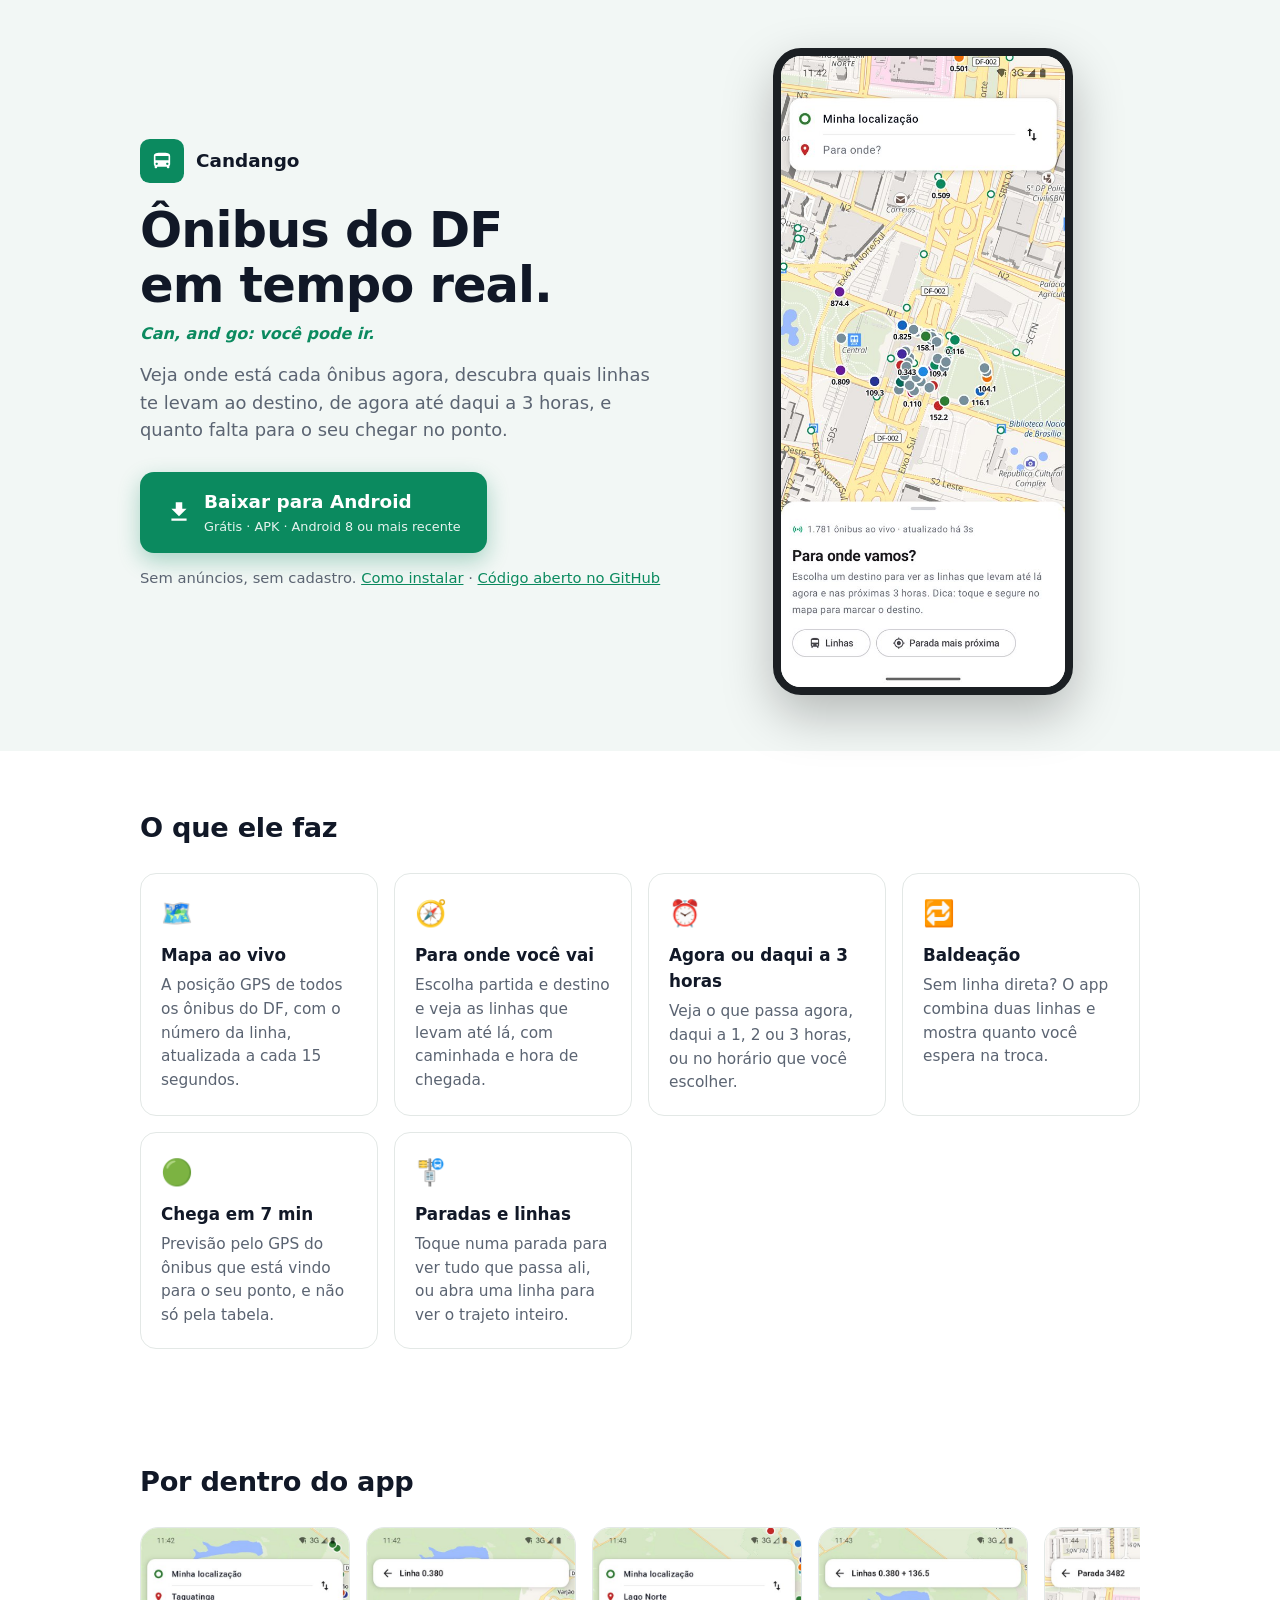
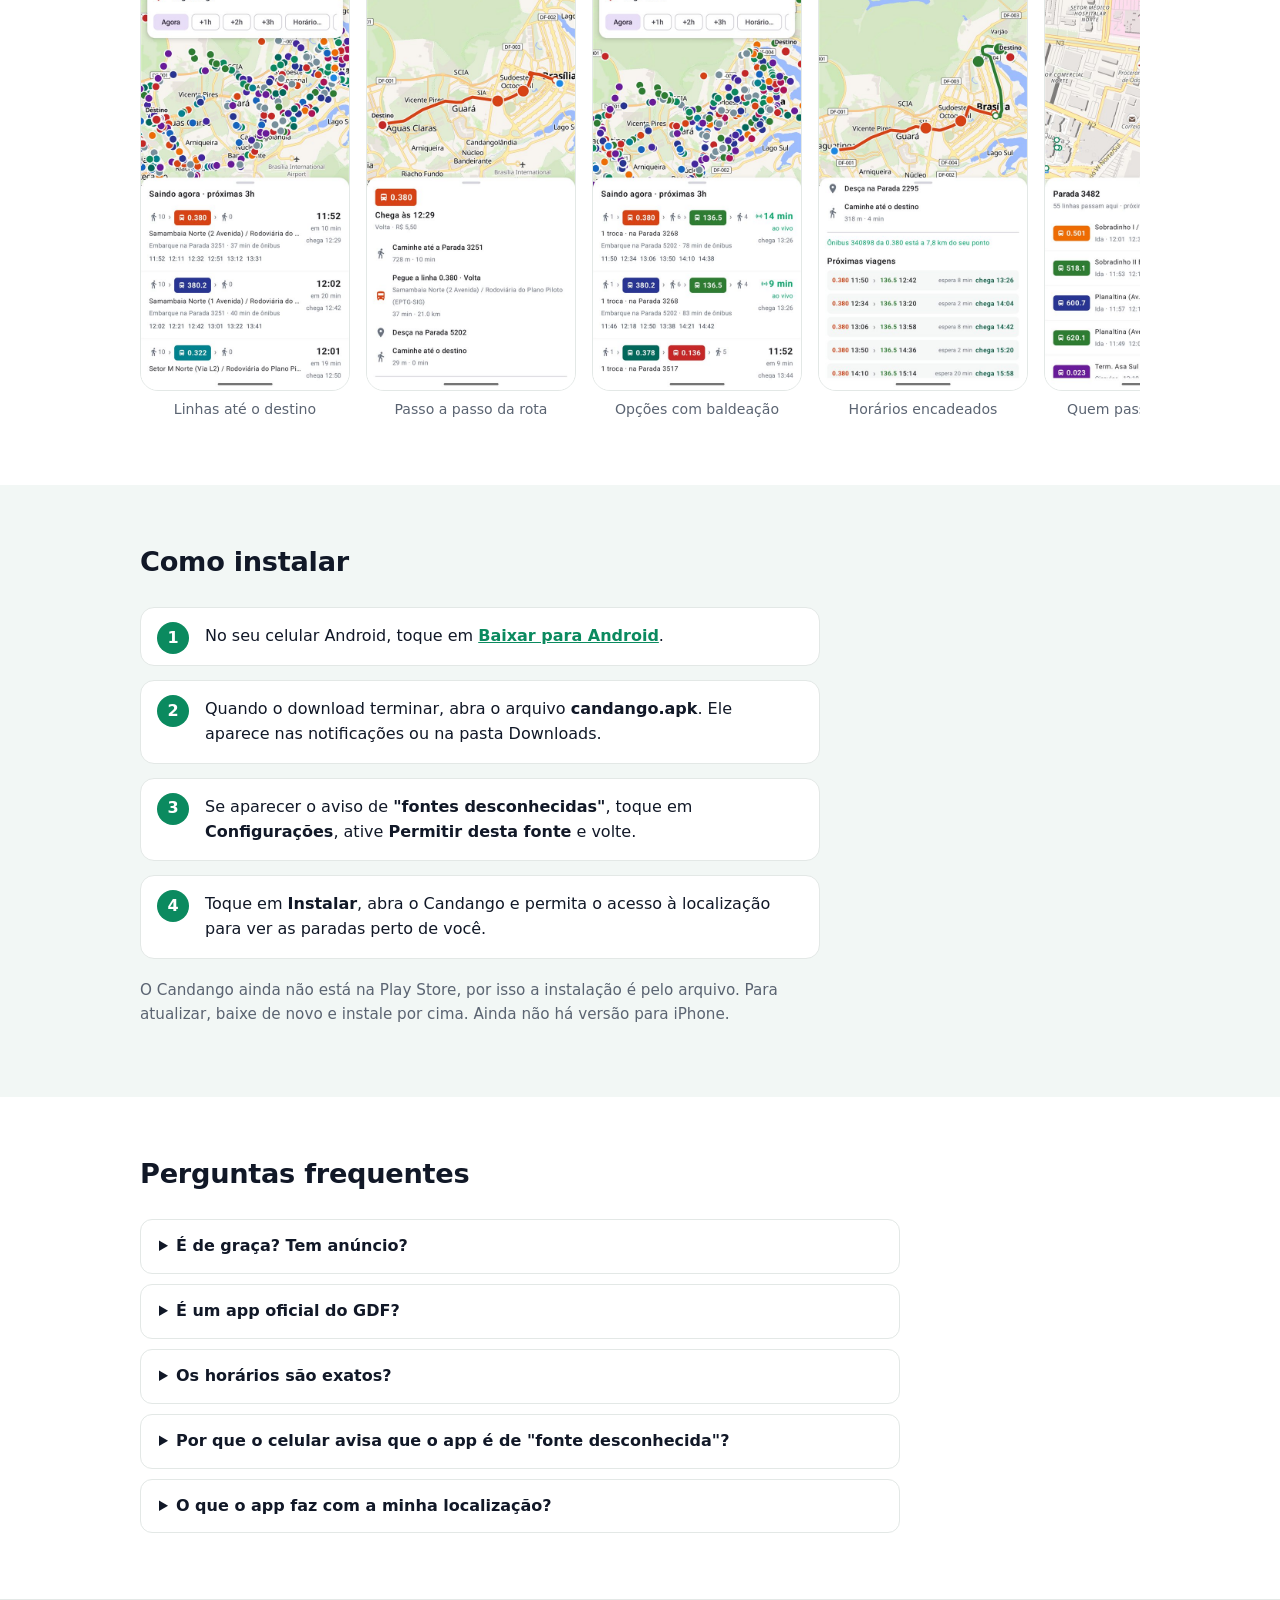
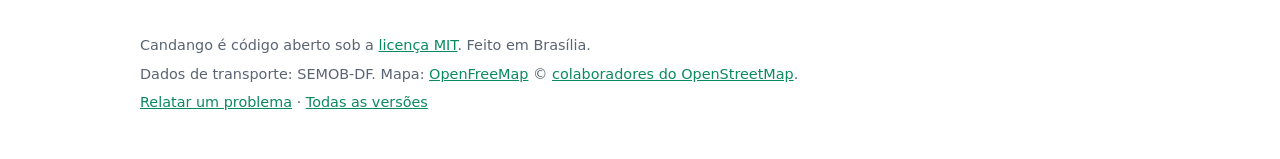
==== docs/index.html @ 9a831148 "Candango 0.2.0: ônibus do DF em tempo real App Android (Kotlin, Compose, MapLibre) com os dados aber" ====
<!doctype html>
<html lang="pt-BR">
<head>
  <meta charset="utf-8" />
  <meta name="viewport" content="width=device-width, initial-scale=1" />
  <title>Candango · ônibus do DF em tempo real</title>
  <meta name="description" content="Veja onde está cada ônibus do Distrito Federal agora, quais linhas te levam ao destino e quanto falta para o seu chegar. Grátis e de código aberto." />
  <meta property="og:title" content="Candango · ônibus do DF em tempo real" />
  <meta property="og:description" content="Mapa ao vivo, planejador de viagem com baldeação e previsão de chegada. Grátis, para Android." />
  <meta property="og:image" content="https://mcardosor.github.io/candango/screenshots/01-mapa-ao-vivo.jpg" />
  <meta name="theme-color" content="#0B8A5F" />
  <link rel="icon" href="icon.svg" type="image/svg+xml" />
  <style>
    :root {
      --green: #0B8A5F;
      --green-dark: #066B49;
      --ink: #111827;
      --muted: #5B6472;
      --bg: #FFFFFF;
      --soft: #F2F7F5;
      --card: #FFFFFF;
      --line: #E3E8E6;
    }
    @media (prefers-color-scheme: dark) {
      :root {
        --ink: #EEF2F0;
        --muted: #A3ADB8;
        --bg: #0E1412;
        --soft: #15201C;
        --card: #18231F;
        --line: #26332E;
      }
    }
    * { box-sizing: border-box; }
    body {
      margin: 0;
      font-family: system-ui, -apple-system, "Segoe UI", Roboto, sans-serif;
      color: var(--ink);
      background: var(--bg);
      line-height: 1.55;
    }
    a { color: var(--green); }
    .wrap { max-width: 1040px; margin: 0 auto; padding: 0 20px; }

    header.hero { background: var(--soft); padding: 48px 0 56px; }
    .hero-grid { display: grid; gap: 36px; align-items: center; grid-template-columns: 1fr; }
    @media (min-width: 820px) { .hero-grid { grid-template-columns: 1.1fr 0.9fr; } }
    .brand { display: flex; align-items: center; gap: 12px; font-weight: 700; font-size: 1.15rem; }
    .brand img { width: 44px; height: 44px; }
    h1 { font-size: clamp(2rem, 6vw, 3.1rem); line-height: 1.1; margin: 20px 0 10px; letter-spacing: -0.02em; }
    .tagline { font-style: italic; color: var(--green); font-weight: 600; margin: 0 0 14px; }
    .lead { font-size: 1.12rem; color: var(--muted); margin: 0 0 28px; max-width: 34em; }

    .download {
      display: inline-flex; align-items: center; gap: 12px;
      background: var(--green); color: #fff; text-decoration: none;
      font-size: 1.15rem; font-weight: 700;
      padding: 16px 26px; border-radius: 14px;
      box-shadow: 0 8px 22px rgba(11, 138, 95, 0.32);
    }
    .download:hover, .download:focus-visible { background: var(--green-dark); }
    .download svg { width: 26px; height: 26px; flex: none; }
    .download small { display: block; font-weight: 500; font-size: 0.8rem; opacity: 0.9; }
    .meta { margin-top: 14px; font-size: 0.92rem; color: var(--muted); }

    .phone { display: flex; justify-content: center; }
    .phone img {
      width: min(300px, 78vw); border-radius: 28px;
      border: 8px solid #1B1F23; box-shadow: 0 20px 50px rgba(0,0,0,0.25);
    }

    section { padding: 56px 0; }
    h2 { font-size: 1.7rem; margin: 0 0 24px; letter-spacing: -0.01em; }

    .features { display: grid; gap: 16px; grid-template-columns: repeat(auto-fit, minmax(230px, 1fr)); }
    .feature { background: var(--card); border: 1px solid var(--line); border-radius: 16px; padding: 20px; }
    .feature .emoji { font-size: 1.6rem; }
    .feature h3 { margin: 8px 0 6px; font-size: 1.05rem; }
    .feature p { margin: 0; color: var(--muted); font-size: 0.96rem; }

    .gallery { display: flex; gap: 16px; overflow-x: auto; padding-bottom: 8px; scroll-snap-type: x mandatory; }
    .gallery figure { margin: 0; flex: none; scroll-snap-align: start; text-align: center; }
    .gallery img { width: 210px; border-radius: 18px; border: 1px solid var(--line); display: block; }
    .gallery figcaption { font-size: 0.88rem; color: var(--muted); margin-top: 8px; }

    .install { background: var(--soft); }
    ol.steps { counter-reset: s; list-style: none; padding: 0; margin: 0; display: grid; gap: 14px; max-width: 680px; }
    ol.steps li {
      counter-increment: s; background: var(--card); border: 1px solid var(--line);
      border-radius: 14px; padding: 16px 18px 16px 64px; position: relative;
    }
    ol.steps li::before {
      content: counter(s); position: absolute; left: 16px; top: 14px;
      width: 32px; height: 32px; border-radius: 50%; background: var(--green); color: #fff;
      display: grid; place-items: center; font-weight: 700;
    }
    .note { margin-top: 20px; color: var(--muted); font-size: 0.95rem; max-width: 680px; }

    details { border: 1px solid var(--line); border-radius: 12px; padding: 14px 18px; margin-bottom: 10px; background: var(--card); max-width: 760px; }
    summary { cursor: pointer; font-weight: 600; }
    details p { color: var(--muted); margin: 10px 0 0; }

    footer { border-top: 1px solid var(--line); padding: 28px 0 40px; color: var(--muted); font-size: 0.9rem; }
    footer p { margin: 6px 0; }
  </style>
</head>
<body>

<header class="hero">
  <div class="wrap hero-grid">
    <div>
      <div class="brand"><img src="icon.svg" alt="" /> Candango</div>
      <h1>Ônibus do DF<br />em tempo real.</h1>
      <p class="tagline">Can, and go: você pode ir.</p>
      <p class="lead">Veja onde está cada ônibus agora, descubra quais linhas te levam ao destino, de agora até daqui a 3 horas, e quanto falta para o seu chegar no ponto.</p>
      <a class="download" href="https://github.com/Mcardosor/candango/releases/latest/download/candango.apk">
        <svg viewBox="0 0 24 24" fill="currentColor" aria-hidden="true"><path d="M5 20h14v-2H5v2zM19 9h-4V3H9v6H5l7 7 7-7z"/></svg>
        <span>Baixar para Android<small>Grátis · APK · Android 8 ou mais recente</small></span>
      </a>
      <p class="meta">Sem anúncios, sem cadastro. <a href="#instalar">Como instalar</a> · <a href="https://github.com/Mcardosor/candango">Código aberto no GitHub</a></p>
    </div>
    <div class="phone">
      <img src="screenshots/01-mapa-ao-vivo.jpg" alt="Mapa do Candango com os ônibus ao vivo perto da Rodoviária do Plano Piloto" />
    </div>
  </div>
</header>

<section>
  <div class="wrap">
    <h2>O que ele faz</h2>
    <div class="features">
      <div class="feature"><div class="emoji">🗺️</div><h3>Mapa ao vivo</h3><p>A posição GPS de todos os ônibus do DF, com o número da linha, atualizada a cada 15 segundos.</p></div>
      <div class="feature"><div class="emoji">🧭</div><h3>Para onde você vai</h3><p>Escolha partida e destino e veja as linhas que levam até lá, com caminhada e hora de chegada.</p></div>
      <div class="feature"><div class="emoji">⏰</div><h3>Agora ou daqui a 3 horas</h3><p>Veja o que passa agora, daqui a 1, 2 ou 3 horas, ou no horário que você escolher.</p></div>
      <div class="feature"><div class="emoji">🔁</div><h3>Baldeação</h3><p>Sem linha direta? O app combina duas linhas e mostra quanto você espera na troca.</p></div>
      <div class="feature"><div class="emoji">🟢</div><h3>Chega em 7 min</h3><p>Previsão pelo GPS do ônibus que está vindo para o seu ponto, e não só pela tabela.</p></div>
      <div class="feature"><div class="emoji">🚏</div><h3>Paradas e linhas</h3><p>Toque numa parada para ver tudo que passa ali, ou abra uma linha para ver o trajeto inteiro.</p></div>
    </div>
  </div>
</section>

<section>
  <div class="wrap">
    <h2>Por dentro do app</h2>
    <div class="gallery">
      <figure><img src="screenshots/02-planejador.jpg" alt="Lista de linhas para Taguatinga" loading="lazy" /><figcaption>Linhas até o destino</figcaption></figure>
      <figure><img src="screenshots/03-rota.jpg" alt="Rota com caminhada e ônibus" loading="lazy" /><figcaption>Passo a passo da rota</figcaption></figure>
      <figure><img src="screenshots/04-baldeacao.jpg" alt="Opções com troca de ônibus" loading="lazy" /><figcaption>Opções com baldeação</figcaption></figure>
      <figure><img src="screenshots/05-rota-baldeacao.jpg" alt="Próximas viagens com baldeação" loading="lazy" /><figcaption>Horários encadeados</figcaption></figure>
      <figure><img src="screenshots/06-parada.jpg" alt="Próximos ônibus numa parada" loading="lazy" /><figcaption>Quem passa na parada</figcaption></figure>
    </div>
  </div>
</section>

<section class="install" id="instalar">
  <div class="wrap">
    <h2>Como instalar</h2>
    <ol class="steps">
      <li>No seu celular Android, toque em <a href="https://github.com/Mcardosor/candango/releases/latest/download/candango.apk"><b>Baixar para Android</b></a>.</li>
      <li>Quando o download terminar, abra o arquivo <b>candango.apk</b>. Ele aparece nas notificações ou na pasta Downloads.</li>
      <li>Se aparecer o aviso de <b>"fontes desconhecidas"</b>, toque em <b>Configurações</b>, ative <b>Permitir desta fonte</b> e volte.</li>
      <li>Toque em <b>Instalar</b>, abra o Candango e permita o acesso à localização para ver as paradas perto de você.</li>
    </ol>
    <p class="note">O Candango ainda não está na Play Store, por isso a instalação é pelo arquivo. Para atualizar, baixe de novo e instale por cima. Ainda não há versão para iPhone.</p>
  </div>
</section>

<section>
  <div class="wrap">
    <h2>Perguntas frequentes</h2>
    <details><summary>É de graça? Tem anúncio?</summary><p>É grátis, sem anúncios e sem cadastro. O código é aberto e qualquer pessoa pode conferir.</p></details>
    <details><summary>É um app oficial do GDF?</summary><p>Não. O Candango é um projeto independente que usa os dados abertos da SEMOB-DF. Ele não tem ligação com o GDF, com a SEMOB nem com as empresas de ônibus.</p></details>
    <details><summary>Os horários são exatos?</summary><p>Os horários de saída vêm da tabela oficial. A passagem em cada parada é estimada pela distância desde o terminal. Quando o ônibus está com o GPS ligado, aparece a previsão "ao vivo", que é a mais confiável.</p></details>
    <details><summary>Por que o celular avisa que o app é de "fonte desconhecida"?</summary><p>Porque ele não foi baixado da Play Store. O arquivo é gerado automaticamente a partir do código público no GitHub e assinado sempre com a mesma chave.</p></details>
    <details><summary>O que o app faz com a minha localização?</summary><p>Usa só no próprio celular, para achar as paradas perto de você e calcular a caminhada. A localização não é enviada para nenhum servidor do Candango, porque não existe servidor do Candango.</p></details>
  </div>
</section>

<footer>
  <div class="wrap">
    <p>Candango é código aberto sob a <a href="https://github.com/Mcardosor/candango/blob/main/LICENSE">licença MIT</a>. Feito em Brasília.</p>
    <p>Dados de transporte: SEMOB-DF. Mapa: <a href="https://openfreemap.org/">OpenFreeMap</a> © <a href="https://www.openstreetmap.org/copyright">colaboradores do OpenStreetMap</a>.</p>
    <p><a href="https://github.com/Mcardosor/candango/issues/new/choose">Relatar um problema</a> · <a href="https://github.com/Mcardosor/candango/releases">Todas as versões</a></p>
  </div>
</footer>

</body>
</html>
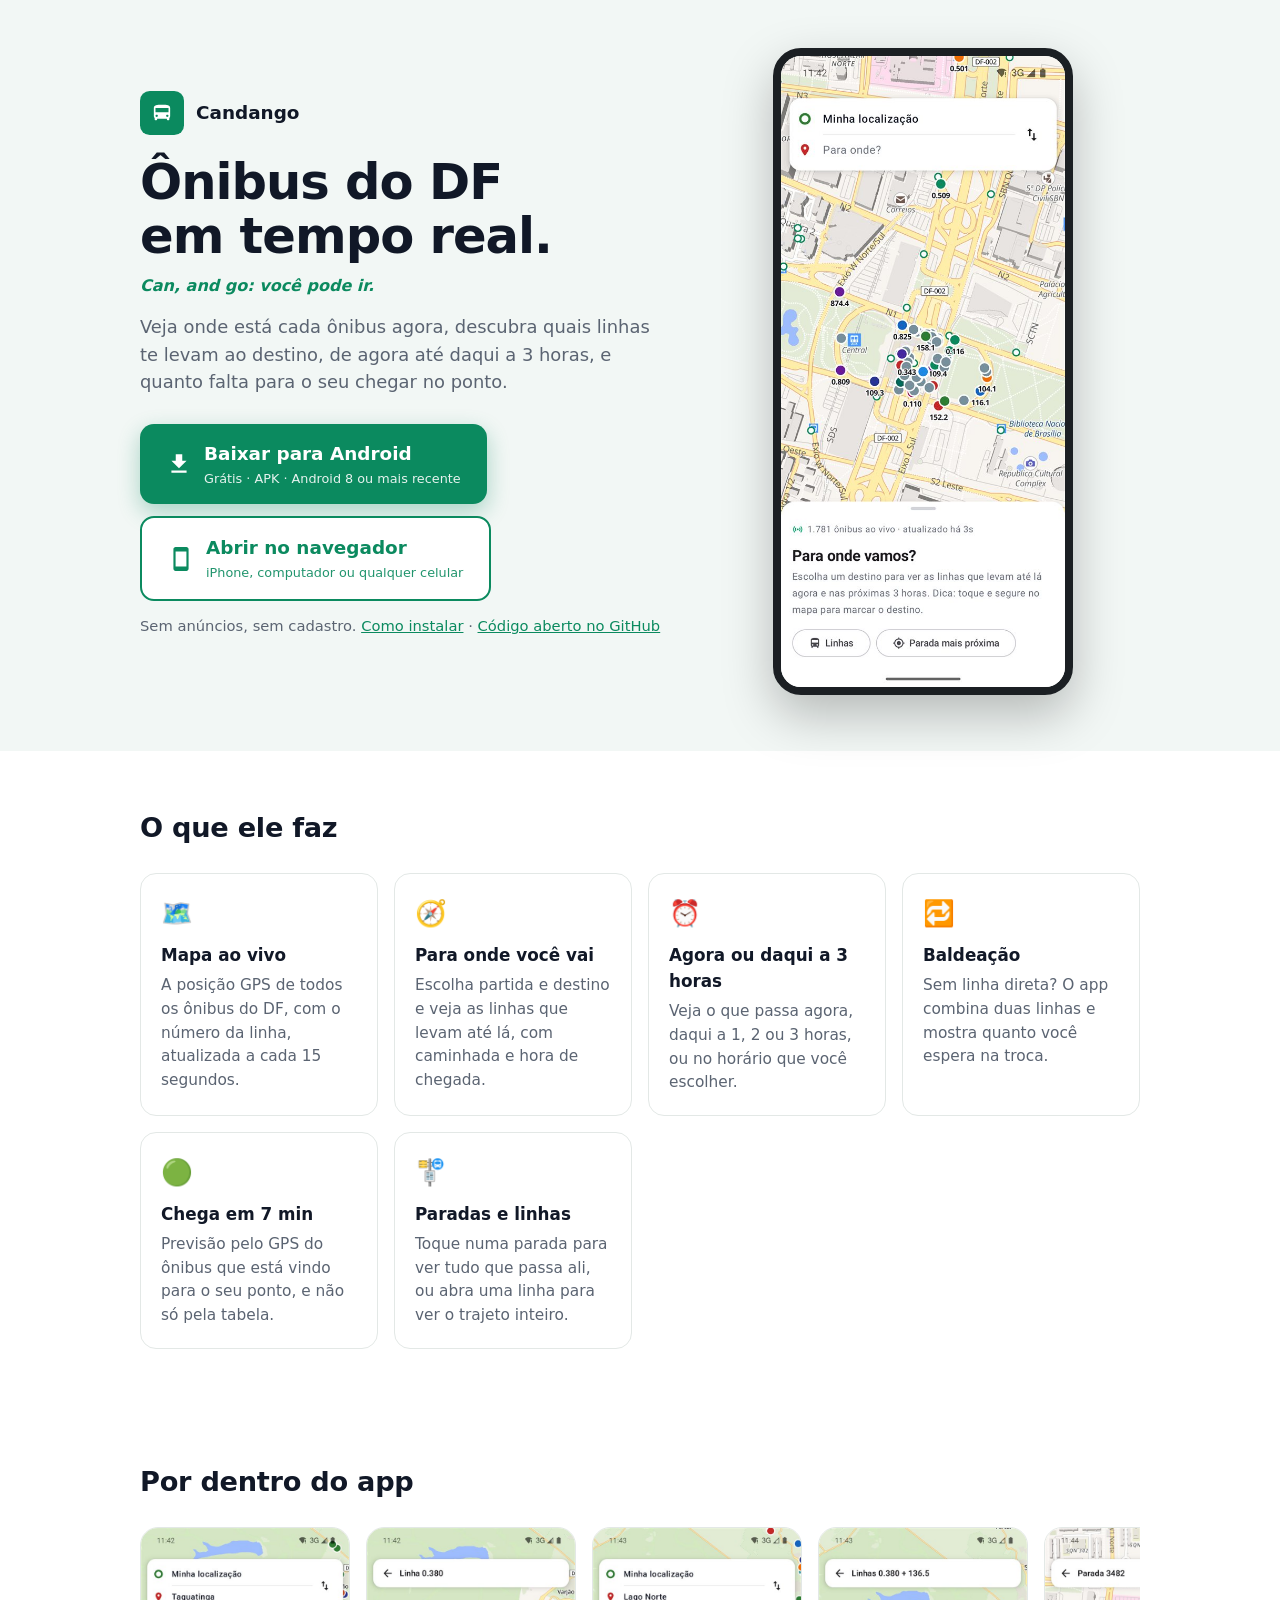
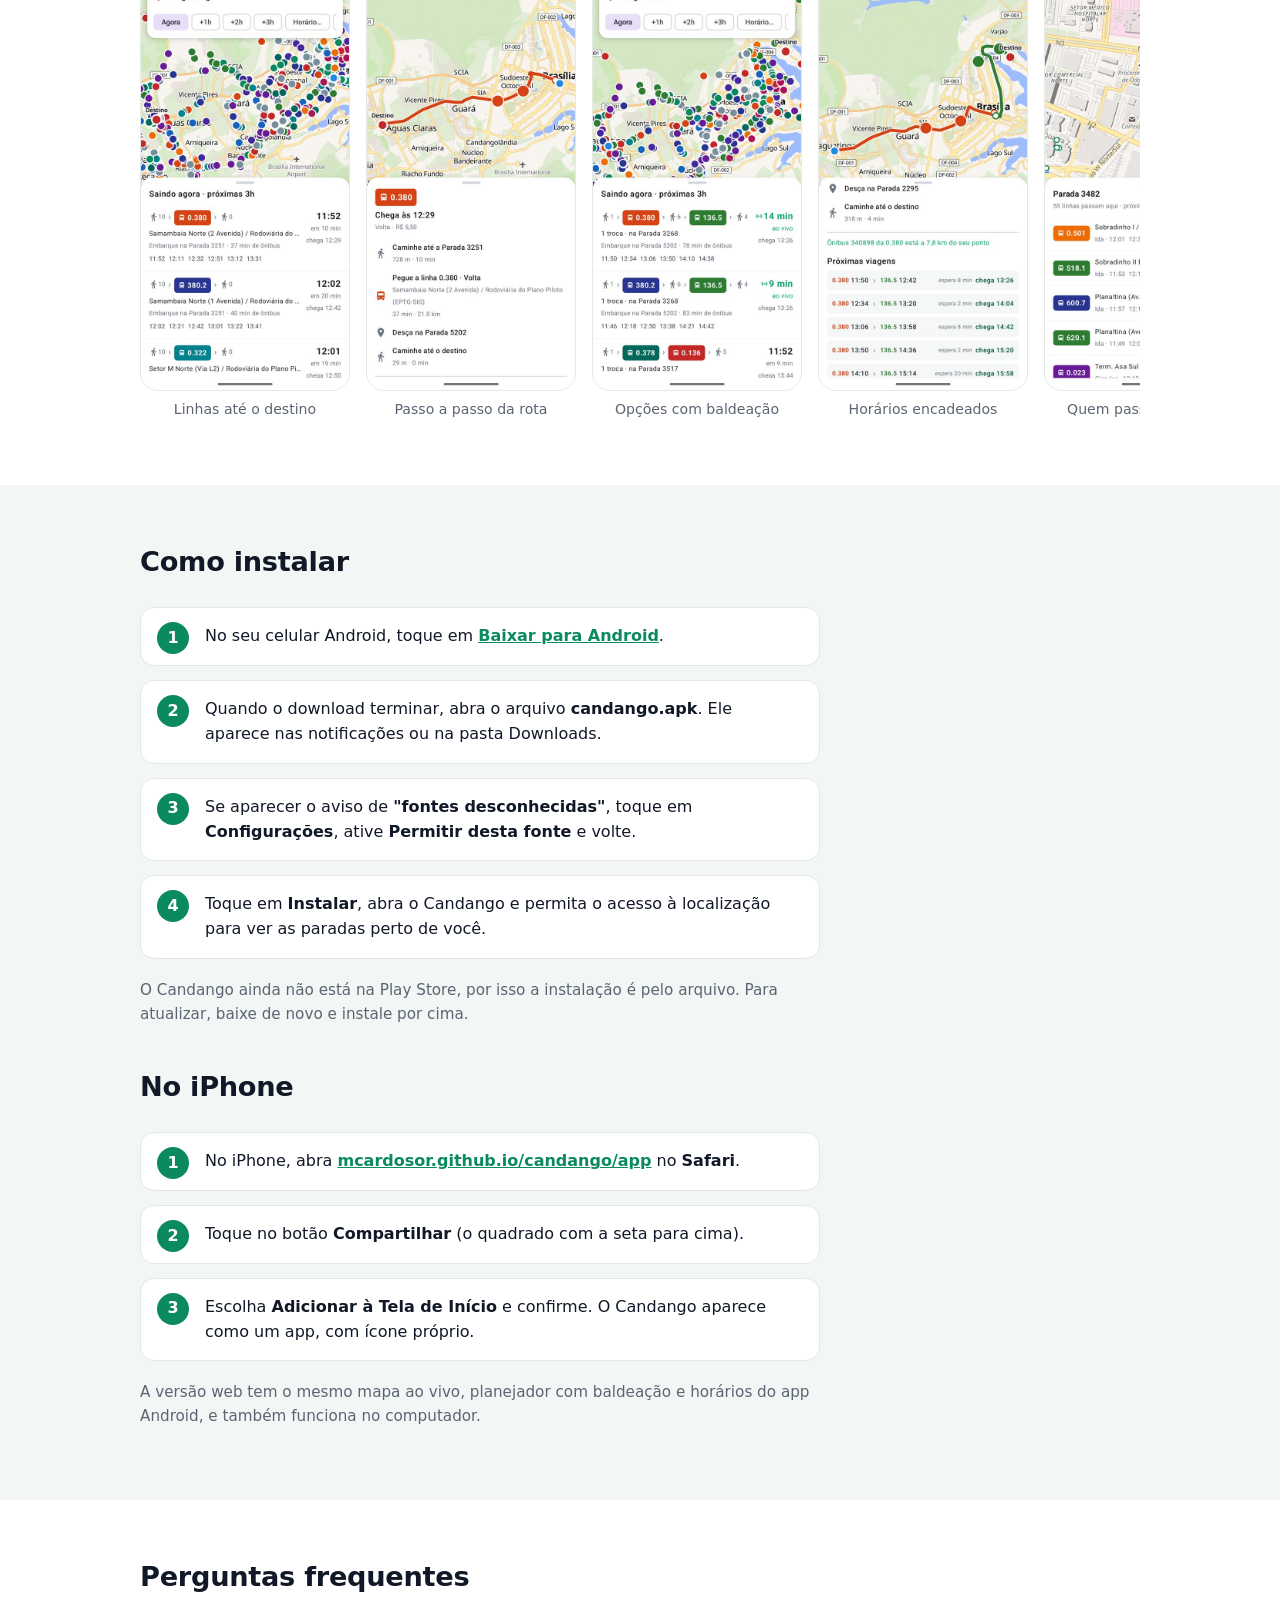
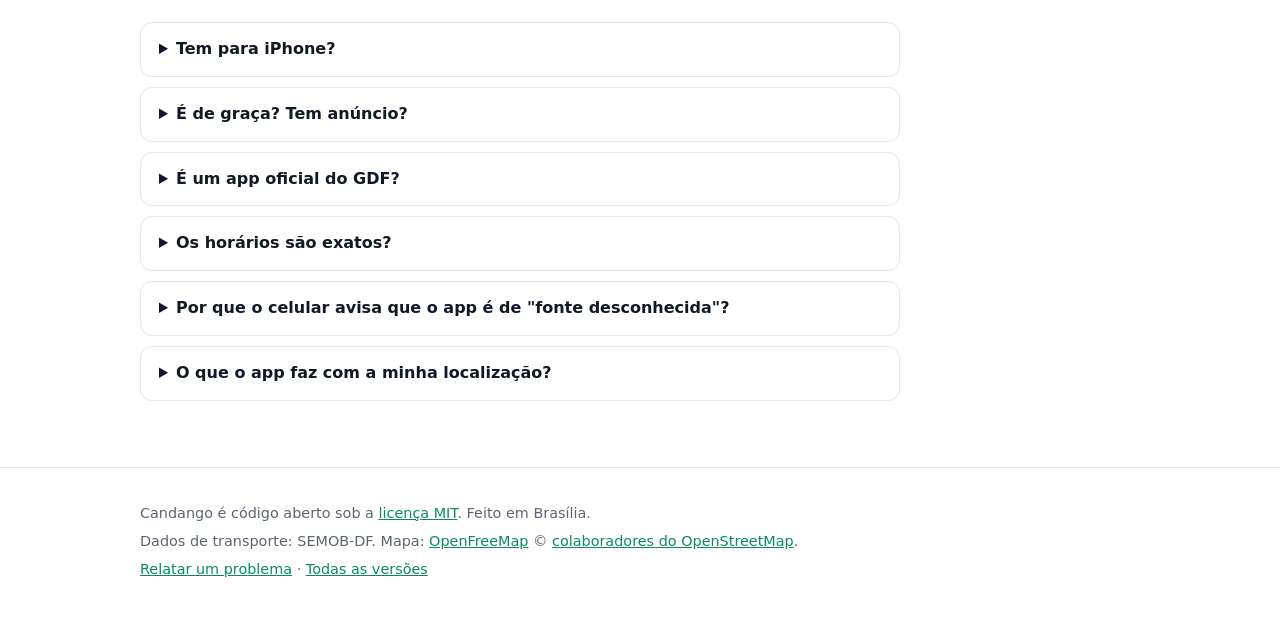
==== commit 91fea4c9: "Versão web (PWA) do Candango para iPhone e computador - docs/app: app web em JavaScript puro + MapLi" ====
--- a/docs/index.html
+++ b/docs/index.html
@@ -61,6 +61,9 @@
     .download:hover, .download:focus-visible { background: var(--green-dark); }
     .download svg { width: 26px; height: 26px; flex: none; }
     .download small { display: block; font-weight: 500; font-size: 0.8rem; opacity: 0.9; }
+    .actions { display: flex; flex-wrap: wrap; gap: 12px; }
+    .download.web { background: var(--card); color: var(--green); border: 2px solid var(--green); box-shadow: none; }
+    .download.web:hover, .download.web:focus-visible { background: var(--soft); }
     .meta { margin-top: 14px; font-size: 0.92rem; color: var(--muted); }
 
     .phone { display: flex; justify-content: center; }
@@ -113,10 +116,16 @@
       <h1>Ônibus do DF<br />em tempo real.</h1>
       <p class="tagline">Can, and go: você pode ir.</p>
       <p class="lead">Veja onde está cada ônibus agora, descubra quais linhas te levam ao destino, de agora até daqui a 3 horas, e quanto falta para o seu chegar no ponto.</p>
-      <a class="download" href="https://github.com/Mcardosor/candango/releases/latest/download/candango.apk">
-        <svg viewBox="0 0 24 24" fill="currentColor" aria-hidden="true"><path d="M5 20h14v-2H5v2zM19 9h-4V3H9v6H5l7 7 7-7z"/></svg>
-        <span>Baixar para Android<small>Grátis · APK · Android 8 ou mais recente</small></span>
-      </a>
+      <div class="actions">
+        <a class="download" href="https://github.com/Mcardosor/candango/releases/latest/download/candango.apk">
+          <svg viewBox="0 0 24 24" fill="currentColor" aria-hidden="true"><path d="M5 20h14v-2H5v2zM19 9h-4V3H9v6H5l7 7 7-7z"/></svg>
+          <span>Baixar para Android<small>Grátis · APK · Android 8 ou mais recente</small></span>
+        </a>
+        <a class="download web" href="app/">
+          <svg viewBox="0 0 24 24" fill="currentColor" aria-hidden="true"><path d="M17 1.01 7 1c-1.1 0-2 .9-2 2v18c0 1.1.9 2 2 2h10c1.1 0 2-.9 2-2V3c0-1.1-.9-1.99-2-1.99zM17 19H7V5h10v14z"/></svg>
+          <span>Abrir no navegador<small>iPhone, computador ou qualquer celular</small></span>
+        </a>
+      </div>
       <p class="meta">Sem anúncios, sem cadastro. <a href="#instalar">Como instalar</a> · <a href="https://github.com/Mcardosor/candango">Código aberto no GitHub</a></p>
     </div>
     <div class="phone">
@@ -161,13 +170,21 @@
       <li>Se aparecer o aviso de <b>"fontes desconhecidas"</b>, toque em <b>Configurações</b>, ative <b>Permitir desta fonte</b> e volte.</li>
       <li>Toque em <b>Instalar</b>, abra o Candango e permita o acesso à localização para ver as paradas perto de você.</li>
     </ol>
-    <p class="note">O Candango ainda não está na Play Store, por isso a instalação é pelo arquivo. Para atualizar, baixe de novo e instale por cima. Ainda não há versão para iPhone.</p>
+    <p class="note">O Candango ainda não está na Play Store, por isso a instalação é pelo arquivo. Para atualizar, baixe de novo e instale por cima.</p>
+    <h2 style="margin-top:40px">No iPhone</h2>
+    <ol class="steps">
+      <li>No iPhone, abra <a href="app/"><b>mcardosor.github.io/candango/app</b></a> no <b>Safari</b>.</li>
+      <li>Toque no botão <b>Compartilhar</b> (o quadrado com a seta para cima).</li>
+      <li>Escolha <b>Adicionar à Tela de Início</b> e confirme. O Candango aparece como um app, com ícone próprio.</li>
+    </ol>
+    <p class="note">A versão web tem o mesmo mapa ao vivo, planejador com baldeação e horários do app Android, e também funciona no computador.</p>
   </div>
 </section>
 
 <section>
   <div class="wrap">
     <h2>Perguntas frequentes</h2>
+    <details><summary>Tem para iPhone?</summary><p>Tem, pela versão web: abra <a href="app/">mcardosor.github.io/candango/app</a> no Safari e adicione à Tela de Início. Não está na App Store, porque publicar lá custa US$ 99 por ano.</p></details>
     <details><summary>É de graça? Tem anúncio?</summary><p>É grátis, sem anúncios e sem cadastro. O código é aberto e qualquer pessoa pode conferir.</p></details>
     <details><summary>É um app oficial do GDF?</summary><p>Não. O Candango é um projeto independente que usa os dados abertos da SEMOB-DF. Ele não tem ligação com o GDF, com a SEMOB nem com as empresas de ônibus.</p></details>
     <details><summary>Os horários são exatos?</summary><p>Os horários de saída vêm da tabela oficial. A passagem em cada parada é estimada pela distância desde o terminal. Quando o ônibus está com o GPS ligado, aparece a previsão "ao vivo", que é a mais confiável.</p></details>
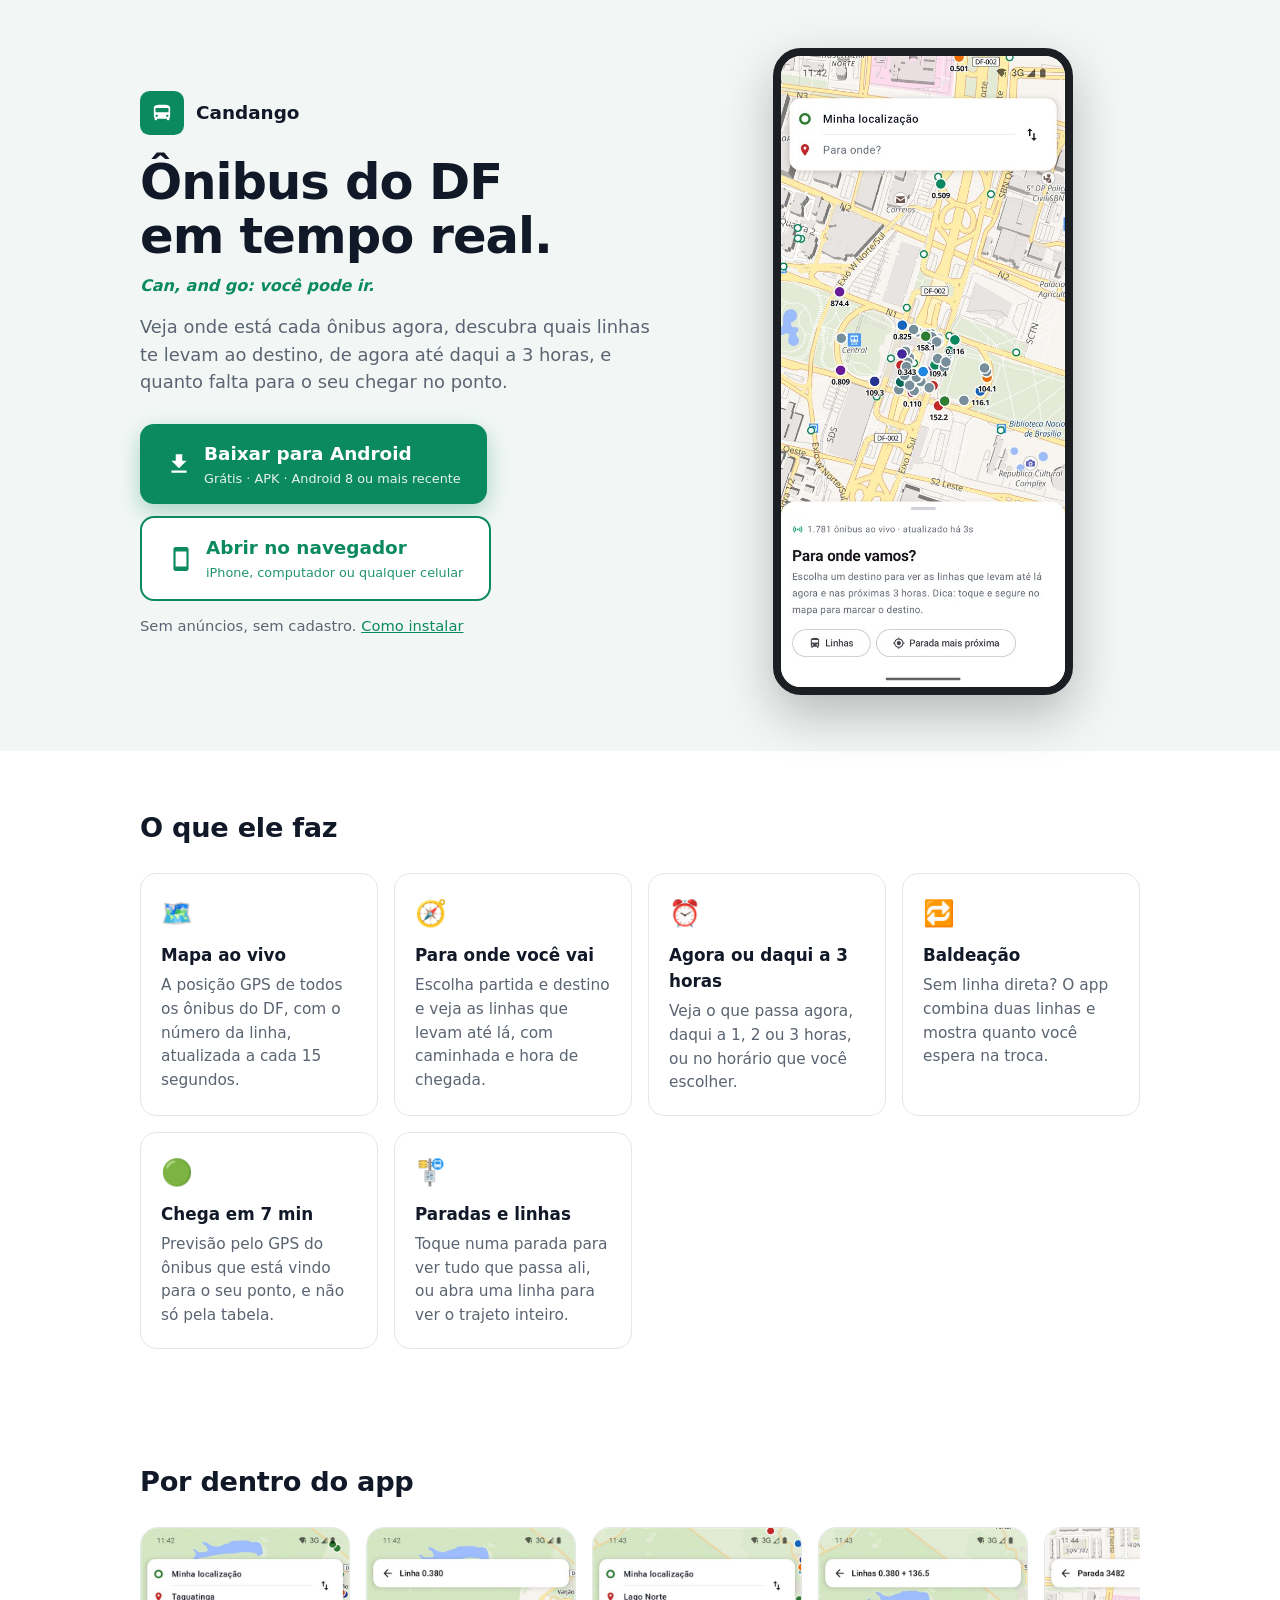
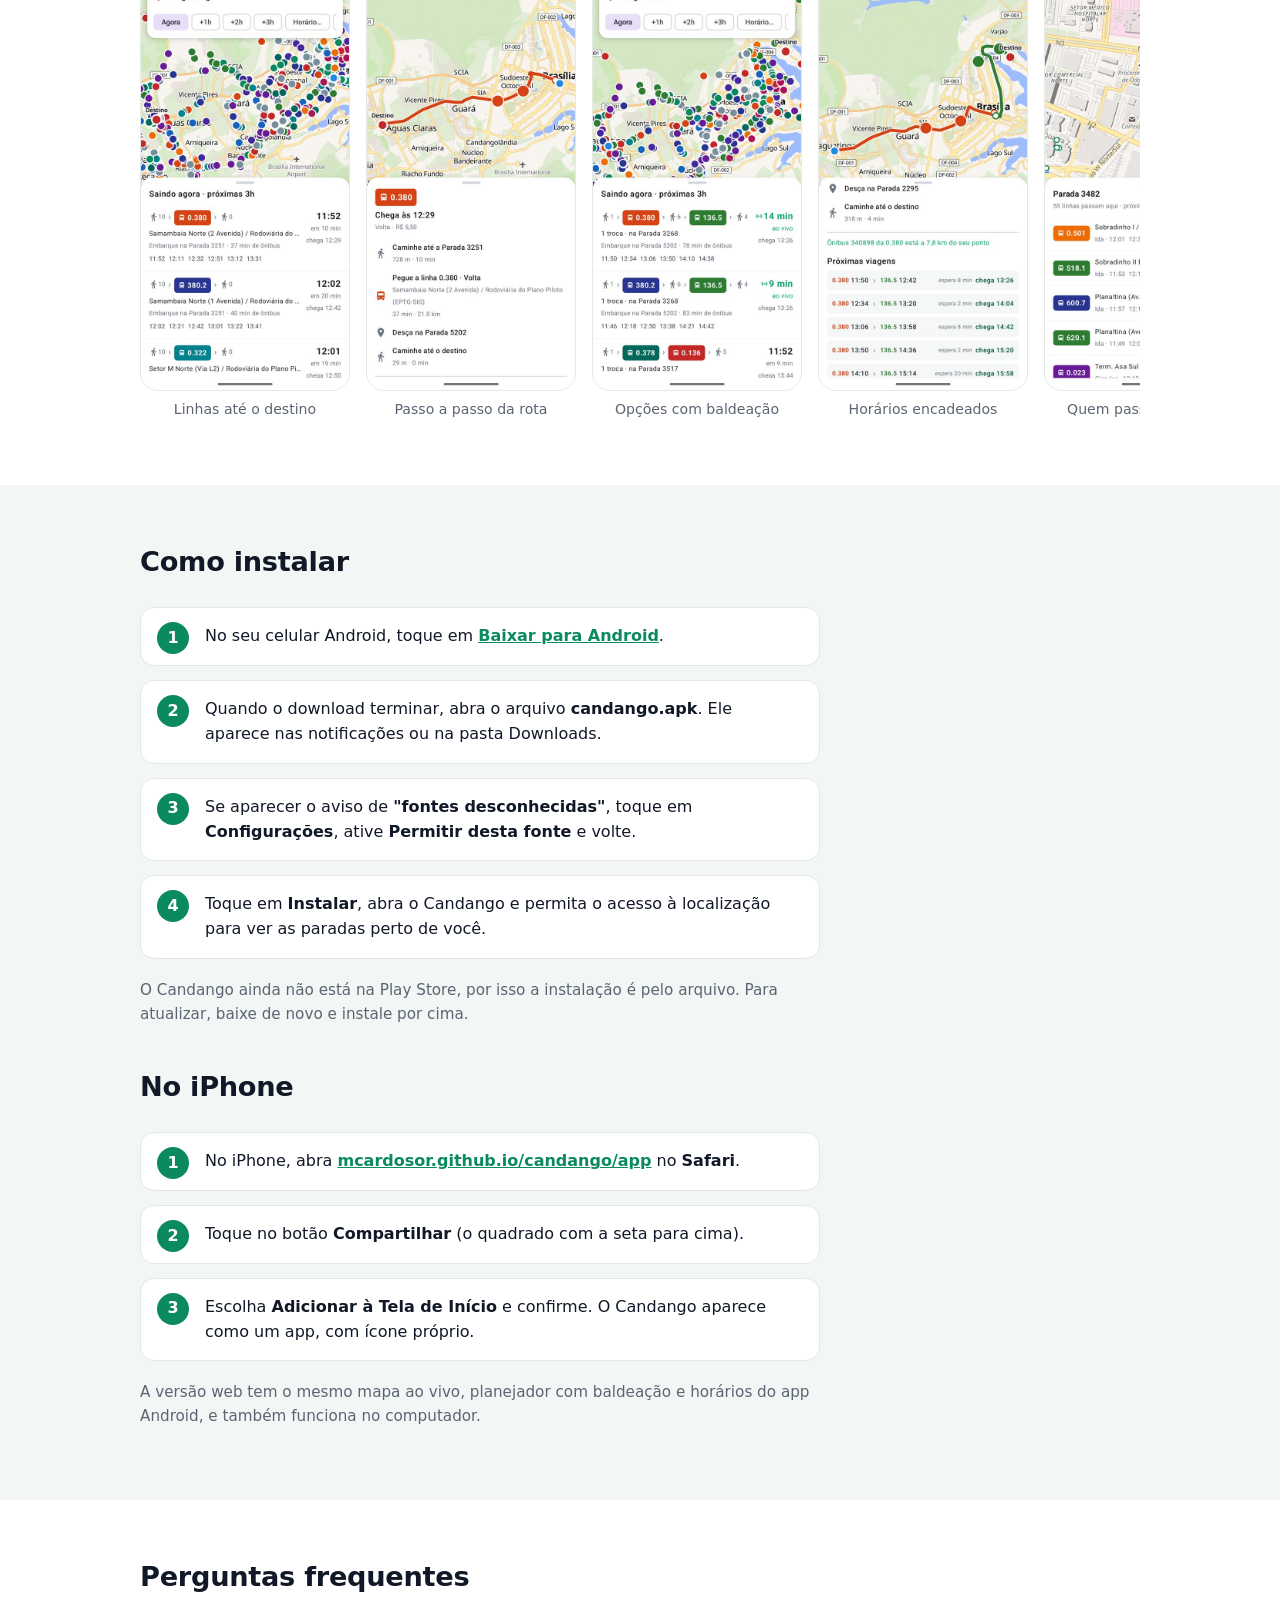
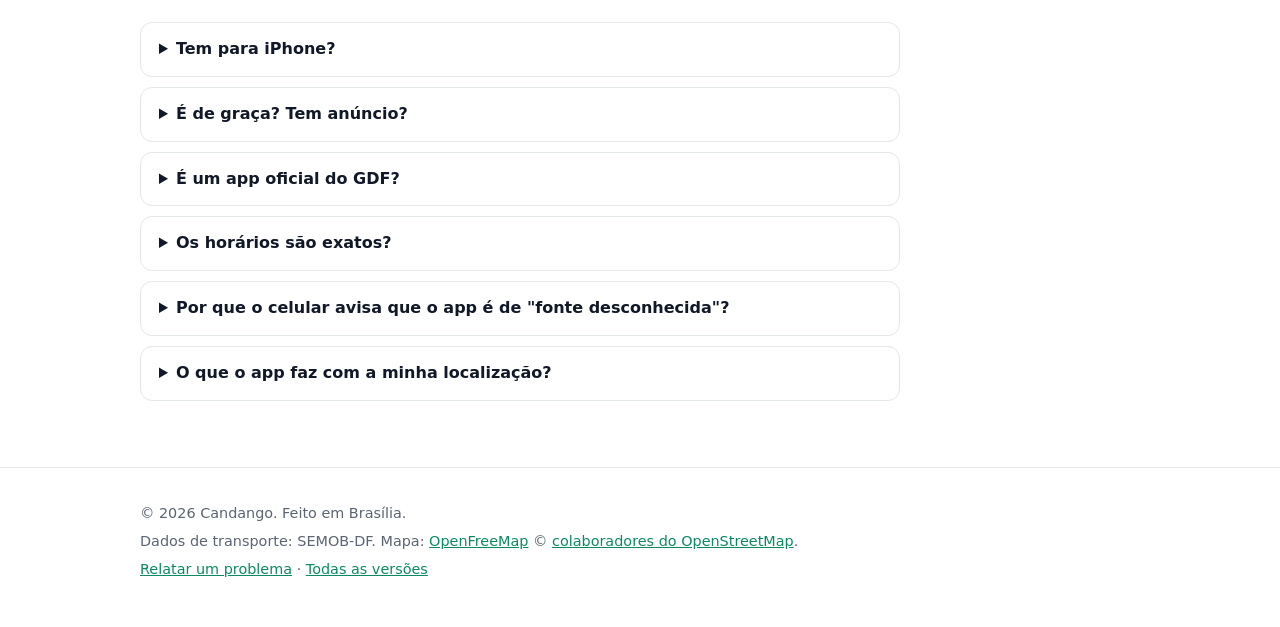
==== commit ab575396: "Prepara a migração: licença proprietária, cabeçalhos do Cloudflare Pages e APK no repositório públic" ====
--- a/docs/index.html
+++ b/docs/index.html
@@ -4,7 +4,7 @@
   <meta charset="utf-8" />
   <meta name="viewport" content="width=device-width, initial-scale=1" />
   <title>Candango · ônibus do DF em tempo real</title>
-  <meta name="description" content="Veja onde está cada ônibus do Distrito Federal agora, quais linhas te levam ao destino e quanto falta para o seu chegar. Grátis e de código aberto." />
+  <meta name="description" content="Veja onde está cada ônibus do Distrito Federal agora, quais linhas te levam ao destino e quanto falta para o seu chegar. Grátis e sem cadastro." />
   <meta property="og:title" content="Candango · ônibus do DF em tempo real" />
   <meta property="og:description" content="Mapa ao vivo, planejador de viagem com baldeação e previsão de chegada. Grátis, para Android." />
   <meta property="og:image" content="https://mcardosor.github.io/candango/screenshots/01-mapa-ao-vivo.jpg" />
@@ -126,7 +126,7 @@
           <span>Abrir no navegador<small>iPhone, computador ou qualquer celular</small></span>
         </a>
       </div>
-      <p class="meta">Sem anúncios, sem cadastro. <a href="#instalar">Como instalar</a> · <a href="https://github.com/Mcardosor/candango">Código aberto no GitHub</a></p>
+      <p class="meta">Sem anúncios, sem cadastro. <a href="#instalar">Como instalar</a></p>
     </div>
     <div class="phone">
       <img src="screenshots/01-mapa-ao-vivo.jpg" alt="Mapa do Candango com os ônibus ao vivo perto da Rodoviária do Plano Piloto" />
@@ -185,17 +185,17 @@
   <div class="wrap">
     <h2>Perguntas frequentes</h2>
     <details><summary>Tem para iPhone?</summary><p>Tem, pela versão web: abra <a href="app/">mcardosor.github.io/candango/app</a> no Safari e adicione à Tela de Início. Não está na App Store, porque publicar lá custa US$ 99 por ano.</p></details>
-    <details><summary>É de graça? Tem anúncio?</summary><p>É grátis, sem anúncios e sem cadastro. O código é aberto e qualquer pessoa pode conferir.</p></details>
+    <details><summary>É de graça? Tem anúncio?</summary><p>É grátis, sem anúncios e sem cadastro.</p></details>
     <details><summary>É um app oficial do GDF?</summary><p>Não. O Candango é um projeto independente que usa os dados abertos da SEMOB-DF. Ele não tem ligação com o GDF, com a SEMOB nem com as empresas de ônibus.</p></details>
     <details><summary>Os horários são exatos?</summary><p>Os horários de saída vêm da tabela oficial. A passagem em cada parada é estimada pela distância desde o terminal. Quando o ônibus está com o GPS ligado, aparece a previsão "ao vivo", que é a mais confiável.</p></details>
-    <details><summary>Por que o celular avisa que o app é de "fonte desconhecida"?</summary><p>Porque ele não foi baixado da Play Store. O arquivo é gerado automaticamente a partir do código público no GitHub e assinado sempre com a mesma chave.</p></details>
+    <details><summary>Por que o celular avisa que o app é de "fonte desconhecida"?</summary><p>Porque ele não foi baixado da Play Store. O arquivo é publicado só pelo autor do Candango e assinado sempre com a mesma chave, então as atualizações instalam por cima sem perder nada.</p></details>
     <details><summary>O que o app faz com a minha localização?</summary><p>Usa só no próprio celular, para achar as paradas perto de você e calcular a caminhada. A localização não é enviada para nenhum servidor do Candango, porque não existe servidor do Candango.</p></details>
   </div>
 </section>
 
 <footer>
   <div class="wrap">
-    <p>Candango é código aberto sob a <a href="https://github.com/Mcardosor/candango/blob/main/LICENSE">licença MIT</a>. Feito em Brasília.</p>
+    <p>© 2026 Candango. Feito em Brasília.</p>
     <p>Dados de transporte: SEMOB-DF. Mapa: <a href="https://openfreemap.org/">OpenFreeMap</a> © <a href="https://www.openstreetmap.org/copyright">colaboradores do OpenStreetMap</a>.</p>
     <p><a href="https://github.com/Mcardosor/candango/issues/new/choose">Relatar um problema</a> · <a href="https://github.com/Mcardosor/candango/releases">Todas as versões</a></p>
   </div>
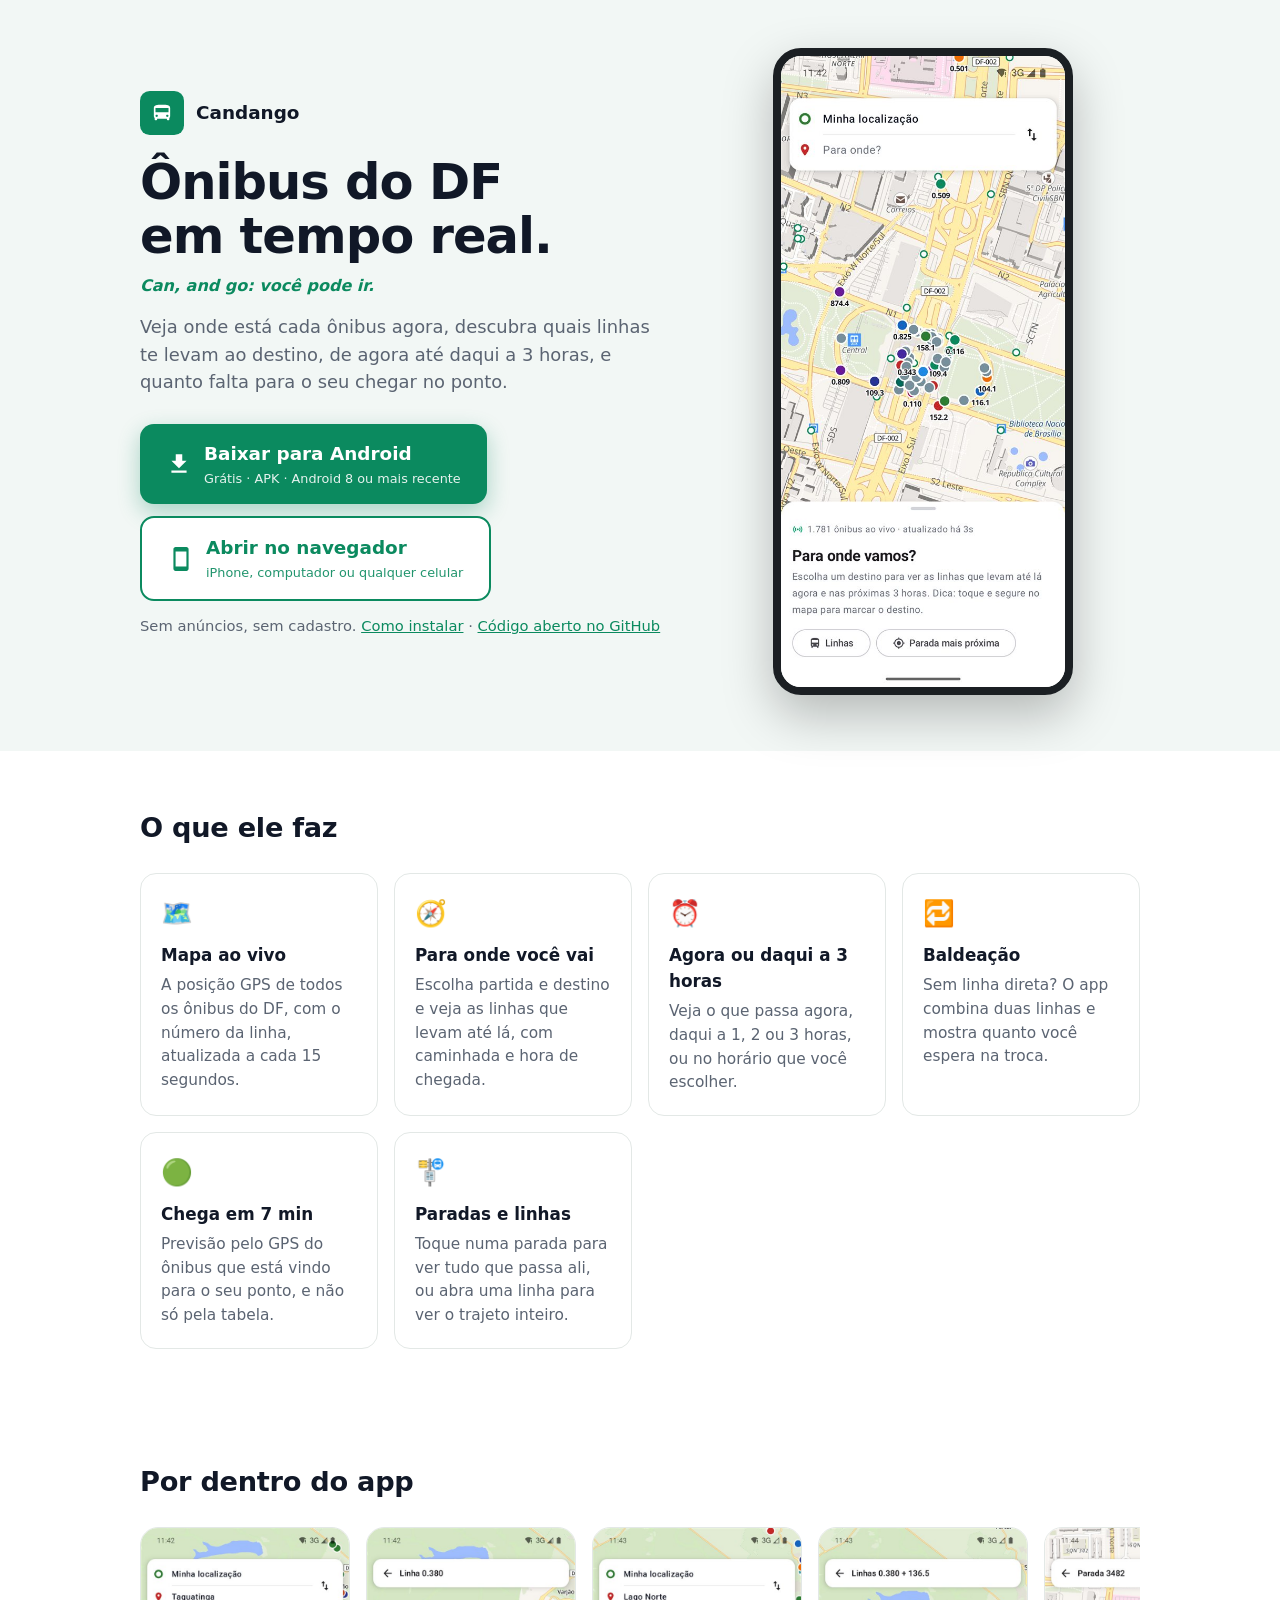
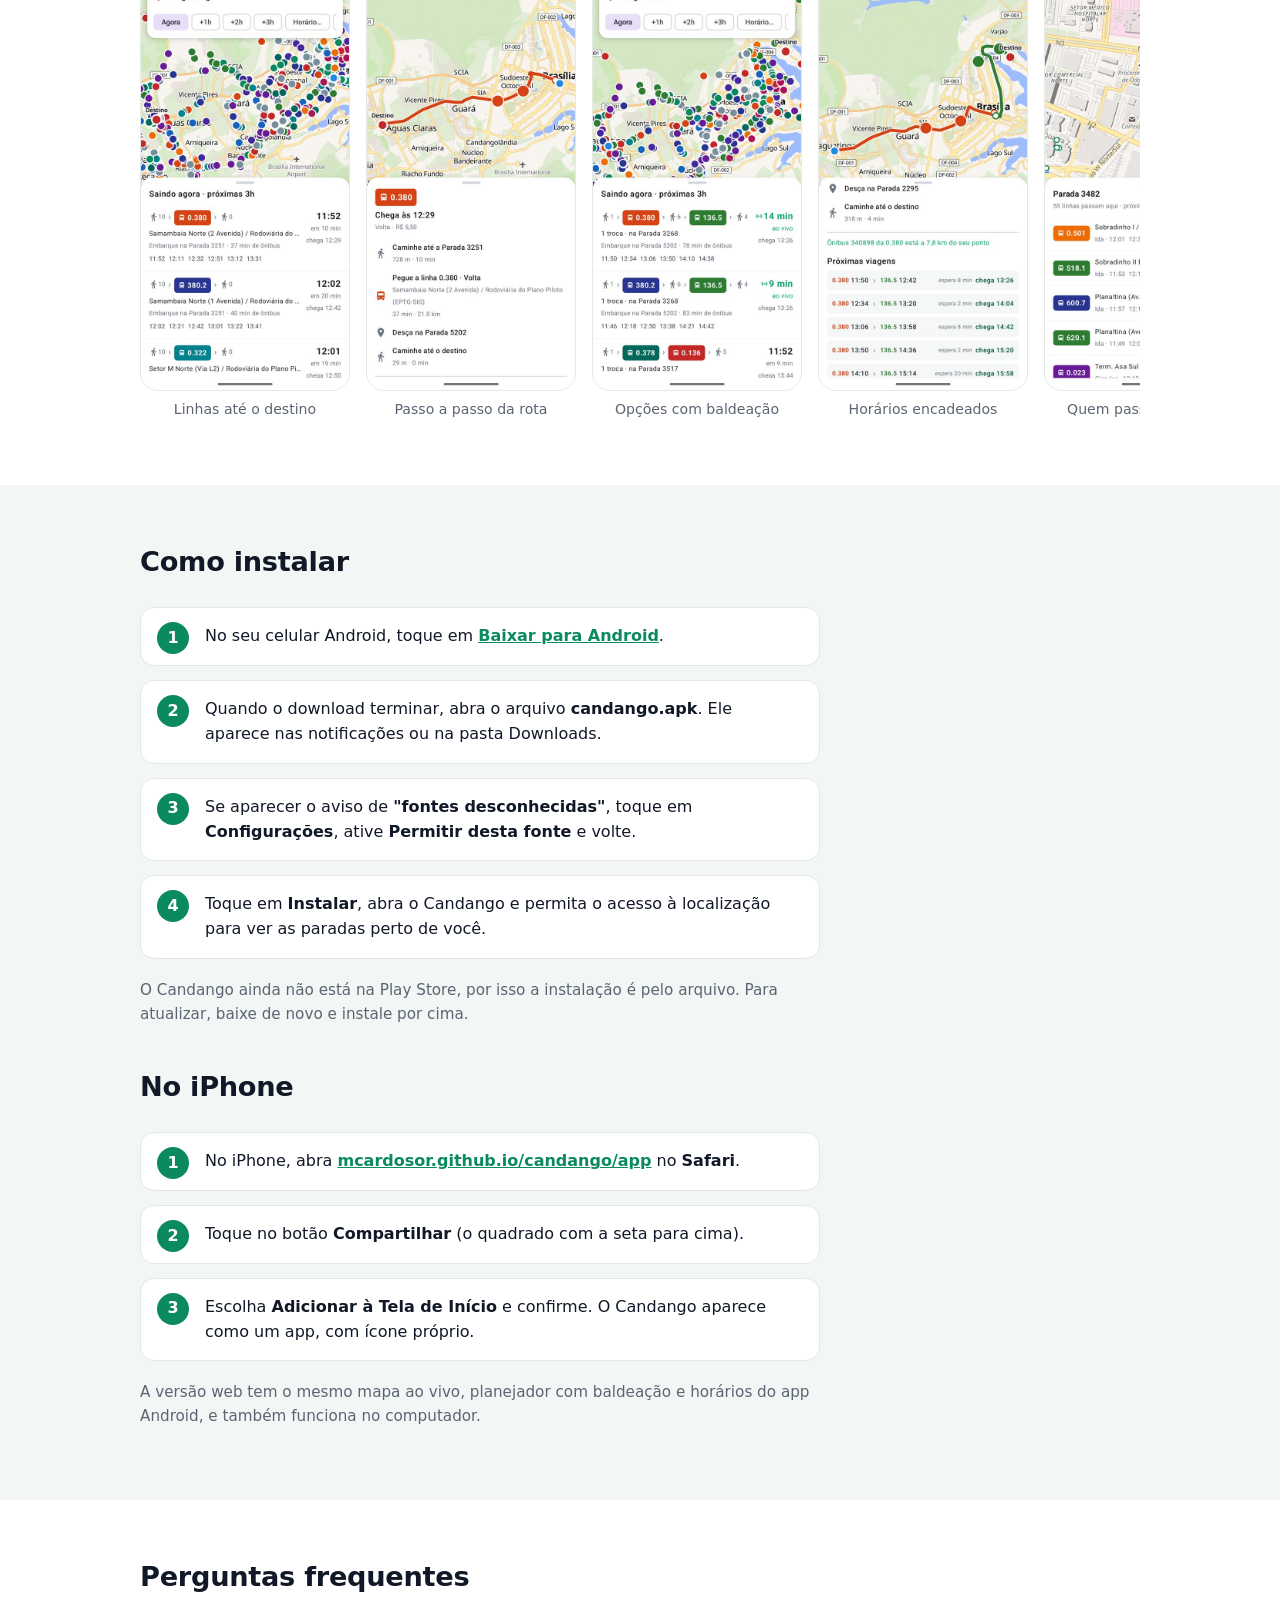
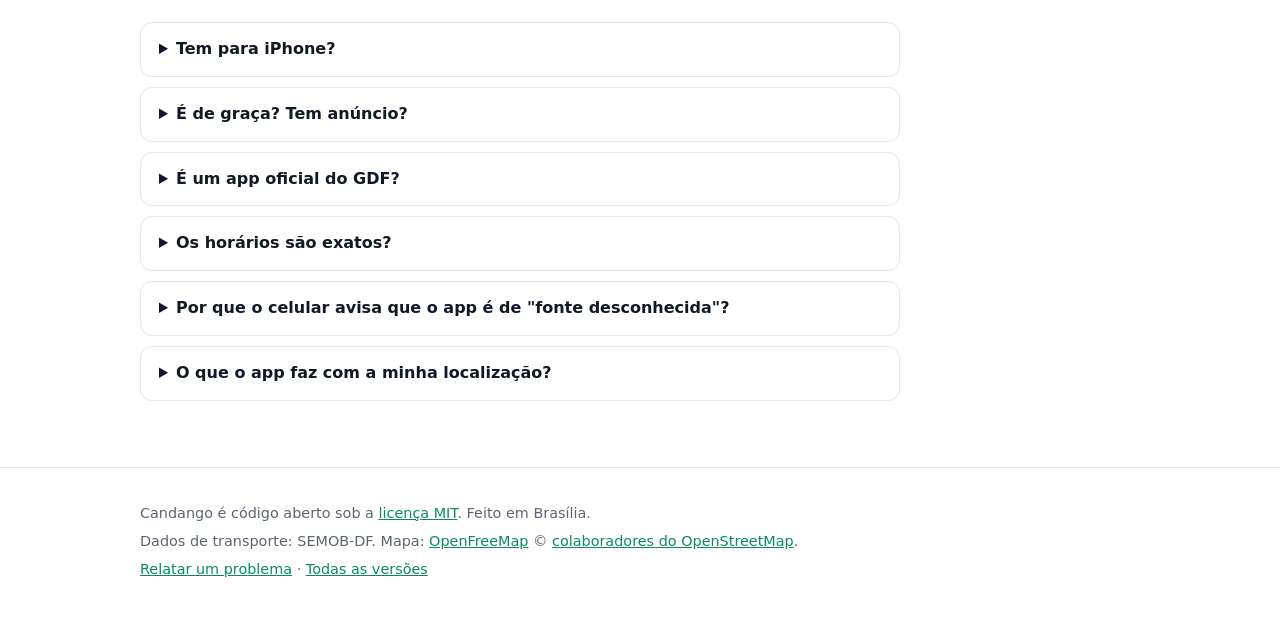
==== commit 514ba65a: "Desfaz a preparação da migração: o Candango continua grátis e de código aberto (MIT) Co-Authored-By:" ====
--- a/docs/index.html
+++ b/docs/index.html
@@ -4,7 +4,7 @@
   <meta charset="utf-8" />
   <meta name="viewport" content="width=device-width, initial-scale=1" />
   <title>Candango · ônibus do DF em tempo real</title>
-  <meta name="description" content="Veja onde está cada ônibus do Distrito Federal agora, quais linhas te levam ao destino e quanto falta para o seu chegar. Grátis e sem cadastro." />
+  <meta name="description" content="Veja onde está cada ônibus do Distrito Federal agora, quais linhas te levam ao destino e quanto falta para o seu chegar. Grátis e de código aberto." />
   <meta property="og:title" content="Candango · ônibus do DF em tempo real" />
   <meta property="og:description" content="Mapa ao vivo, planejador de viagem com baldeação e previsão de chegada. Grátis, para Android." />
   <meta property="og:image" content="https://mcardosor.github.io/candango/screenshots/01-mapa-ao-vivo.jpg" />
@@ -126,7 +126,7 @@
           <span>Abrir no navegador<small>iPhone, computador ou qualquer celular</small></span>
         </a>
       </div>
-      <p class="meta">Sem anúncios, sem cadastro. <a href="#instalar">Como instalar</a></p>
+      <p class="meta">Sem anúncios, sem cadastro. <a href="#instalar">Como instalar</a> · <a href="https://github.com/Mcardosor/candango">Código aberto no GitHub</a></p>
     </div>
     <div class="phone">
       <img src="screenshots/01-mapa-ao-vivo.jpg" alt="Mapa do Candango com os ônibus ao vivo perto da Rodoviária do Plano Piloto" />
@@ -185,17 +185,17 @@
   <div class="wrap">
     <h2>Perguntas frequentes</h2>
     <details><summary>Tem para iPhone?</summary><p>Tem, pela versão web: abra <a href="app/">mcardosor.github.io/candango/app</a> no Safari e adicione à Tela de Início. Não está na App Store, porque publicar lá custa US$ 99 por ano.</p></details>
-    <details><summary>É de graça? Tem anúncio?</summary><p>É grátis, sem anúncios e sem cadastro.</p></details>
+    <details><summary>É de graça? Tem anúncio?</summary><p>É grátis, sem anúncios e sem cadastro. O código é aberto e qualquer pessoa pode conferir.</p></details>
     <details><summary>É um app oficial do GDF?</summary><p>Não. O Candango é um projeto independente que usa os dados abertos da SEMOB-DF. Ele não tem ligação com o GDF, com a SEMOB nem com as empresas de ônibus.</p></details>
     <details><summary>Os horários são exatos?</summary><p>Os horários de saída vêm da tabela oficial. A passagem em cada parada é estimada pela distância desde o terminal. Quando o ônibus está com o GPS ligado, aparece a previsão "ao vivo", que é a mais confiável.</p></details>
-    <details><summary>Por que o celular avisa que o app é de "fonte desconhecida"?</summary><p>Porque ele não foi baixado da Play Store. O arquivo é publicado só pelo autor do Candango e assinado sempre com a mesma chave, então as atualizações instalam por cima sem perder nada.</p></details>
+    <details><summary>Por que o celular avisa que o app é de "fonte desconhecida"?</summary><p>Porque ele não foi baixado da Play Store. O arquivo é gerado automaticamente a partir do código público no GitHub e assinado sempre com a mesma chave.</p></details>
     <details><summary>O que o app faz com a minha localização?</summary><p>Usa só no próprio celular, para achar as paradas perto de você e calcular a caminhada. A localização não é enviada para nenhum servidor do Candango, porque não existe servidor do Candango.</p></details>
   </div>
 </section>
 
 <footer>
   <div class="wrap">
-    <p>© 2026 Candango. Feito em Brasília.</p>
+    <p>Candango é código aberto sob a <a href="https://github.com/Mcardosor/candango/blob/main/LICENSE">licença MIT</a>. Feito em Brasília.</p>
     <p>Dados de transporte: SEMOB-DF. Mapa: <a href="https://openfreemap.org/">OpenFreeMap</a> © <a href="https://www.openstreetmap.org/copyright">colaboradores do OpenStreetMap</a>.</p>
     <p><a href="https://github.com/Mcardosor/candango/issues/new/choose">Relatar um problema</a> · <a href="https://github.com/Mcardosor/candango/releases">Todas as versões</a></p>
   </div>
